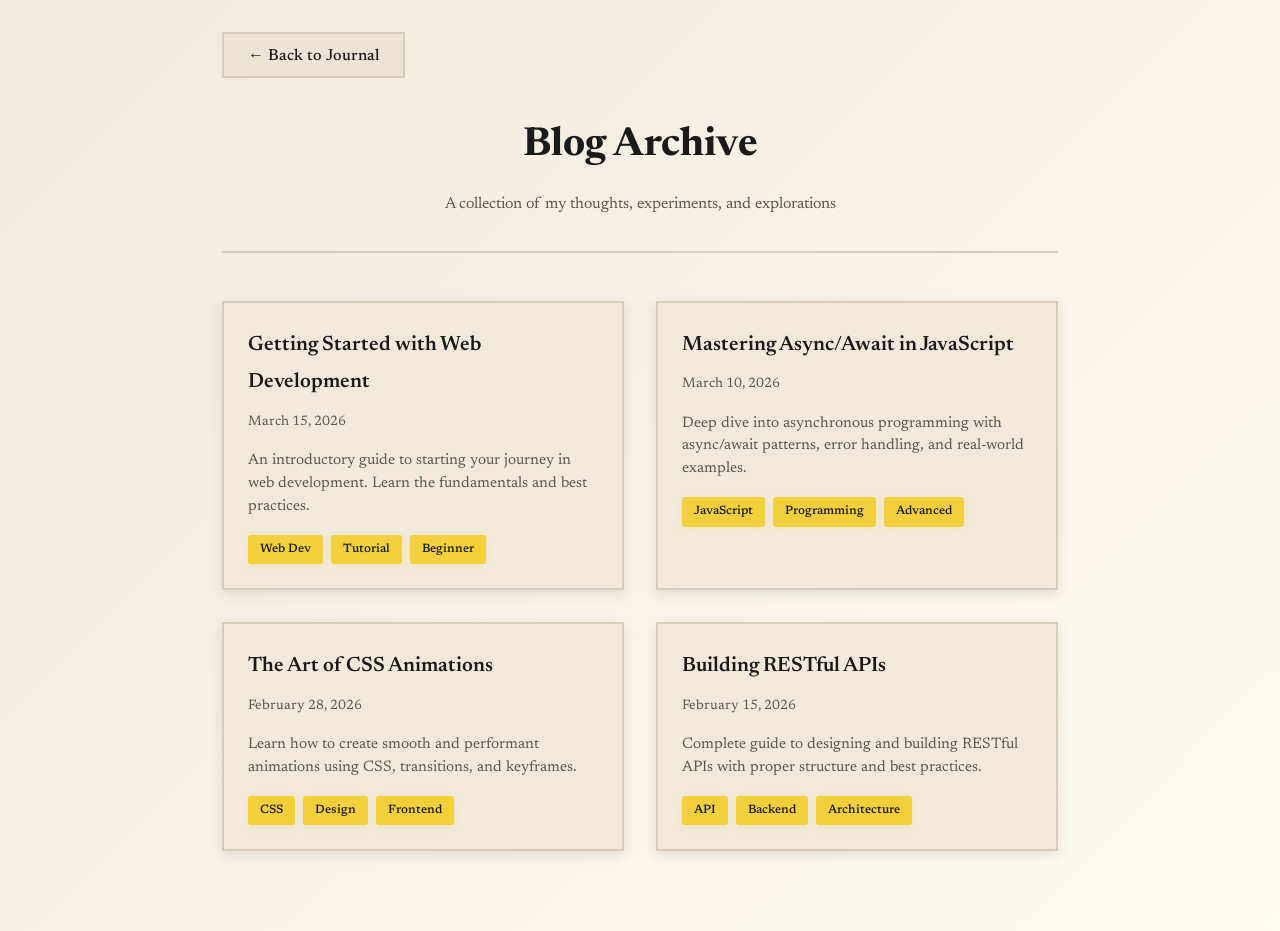
==== journalist_narrative/blogs/index.html @ 67f66a6a "feat: Implement optimized toolbox system with event delegation and error handling - Added toolbox-sy" ====
<!DOCTYPE html>
<html lang="en">
<head>
  <meta charset="UTF-8">
  <meta name="viewport" content="width=device-width, initial-scale=1.0">
  <title>Blog Archive - The Scribbler's Journal</title>
  <link rel="preconnect" href="https://fonts.googleapis.com">
  <link rel="preconnect" href="https://fonts.gstatic.com" crossorigin>
  <link href="https://fonts.googleapis.com/css2?family=Be+Vietnam+Pro:wght@400;500;600&family=Caveat:wght@400;600&family=Newsreader:opsz,wght@6..72,400;6..72,500;6..72,600;6..72,700&family=Orbitron:wght@500;700&family=Permanent+Marker&family=Press+Start+2P&family=Space+Grotesk:wght@400;500;600&display=swap" rel="stylesheet">
  <link rel="stylesheet" href="../styles.css">
  <link rel="stylesheet" href="blog-styles.css">
  <style>
    .blog-archive {
      padding: 2rem;
      max-width: 900px;
      margin: 0 auto;
    }

    .blog-header {
      text-align: center;
      margin-bottom: 3rem;
      padding-bottom: 2rem;
      border-bottom: 2px solid var(--line);
    }

    .blog-header h1 {
      font-size: 2.5rem;
      margin: 0;
      color: var(--ink);
      font-family: "Newsreader", serif;
    }

    .blog-header p {
      color: var(--ink-muted);
      margin-top: 0.5rem;
    }

    .blog-grid {
      display: grid;
      grid-template-columns: repeat(auto-fill, minmax(280px, 1fr));
      gap: 2rem;
      margin-bottom: 3rem;
    }

    .blog-card {
      background: var(--paper);
      border: 2px solid var(--line);
      padding: 1.5rem;
      cursor: pointer;
      transition: all 0.3s ease;
      box-shadow: 0 4px 12px rgba(31, 25, 20, 0.1);
      text-decoration: none;
      display: block;
      color: var(--ink);
    }

    .blog-card:hover {
      transform: translateY(-4px);
      box-shadow: var(--shadow);
      border-color: var(--oxblood);
    }

    .blog-card-title {
      font-size: 1.3rem;
      font-weight: 600;
      margin: 0 0 0.5rem 0;
      font-family: "Newsreader", serif;
    }

    .blog-card-date {
      font-size: 0.85rem;
      color: var(--ink-muted);
      margin-bottom: 1rem;
    }

    .blog-card-excerpt {
      font-size: 0.95rem;
      color: var(--ink-muted);
      line-height: 1.5;
      margin-bottom: 1rem;
    }

    .blog-card-tags {
      display: flex;
      flex-wrap: wrap;
      gap: 0.5rem;
    }

    .blog-tag {
      display: inline-block;
      background: var(--note);
      color: var(--ink);
      padding: 0.25rem 0.75rem;
      font-size: 0.75rem;
      border-radius: 3px;
      font-weight: 500;
    }

    .back-button {
      display: inline-block;
      margin-bottom: 2rem;
      padding: 0.75rem 1.5rem;
      background: var(--paper-soft);
      border: 2px solid var(--line);
      color: var(--ink);
      text-decoration: none;
      cursor: pointer;
      font-weight: 500;
      transition: all 0.3s ease;
      font-family: inherit;
      font-size: 1rem;
    }

    .back-button:hover {
      background: var(--paper-dark);
      border-color: var(--oxblood);
    }

    @media (max-width: 768px) {
      .blog-grid {
        grid-template-columns: 1fr;
      }

      .blog-header h1 {
        font-size: 1.8rem;
      }
    }
  </style>
</head>
<body>
  <div class="blog-archive">
    <button class="back-button" data-back-to-main>← Back to Journal</button>
    
    <div class="blog-header">
      <h1>Blog Archive</h1>
      <p>A collection of my thoughts, experiments, and explorations</p>
    </div>

    <div class="blog-grid" id="blogGrid">
      <!-- Blog cards will be dynamically inserted here -->
    </div>
  </div>

  <script src="blog-cursor.js"></script>
  <script>
    // Blog data structure
    const blogs = [
      {
        id: 'getting-started-web-dev',
        title: 'Getting Started with Web Development',
        date: 'March 15, 2026',
        excerpt: 'An introductory guide to starting your journey in web development. Learn the fundamentals and best practices.',
        tags: ['Web Dev', 'Tutorial', 'Beginner'],
        author: 'The Developer'
      },
      {
        id: 'javascript-async-await',
        title: 'Mastering Async/Await in JavaScript',
        date: 'March 10, 2026',
        excerpt: 'Deep dive into asynchronous programming with async/await patterns, error handling, and real-world examples.',
        tags: ['JavaScript', 'Programming', 'Advanced'],
        author: 'The Developer'
      },
      {
        id: 'css-animations-guide',
        title: 'The Art of CSS Animations',
        date: 'February 28, 2026',
        excerpt: 'Learn how to create smooth and performant animations using CSS, transitions, and keyframes.',
        tags: ['CSS', 'Design', 'Frontend'],
        author: 'The Developer'
      },
      {
        id: 'building-apis',
        title: 'Building RESTful APIs',
        date: 'February 15, 2026',
        excerpt: 'Complete guide to designing and building RESTful APIs with proper structure and best practices.',
        tags: ['API', 'Backend', 'Architecture'],
        author: 'The Developer'
      }
    ];

    // Initialize blog grid
    function initializeBlogGrid() {
      const blogGrid = document.getElementById('blogGrid');
      blogGrid.innerHTML = blogs.map(blog => `
        <a href="${blog.id}.html" class="blog-card" data-blog-id="${blog.id}">
          <h3 class="blog-card-title">${blog.title}</h3>
          <div class="blog-card-date">${blog.date}</div>
          <p class="blog-card-excerpt">${blog.excerpt}</p>
          <div class="blog-card-tags">
            ${blog.tags.map(tag => `<span class="blog-tag">${tag}</span>`).join('')}
          </div>
        </a>
      `).join('');
    }

    // Back button functionality
    document.querySelector('[data-back-to-main]').addEventListener('click', () => {
      window.location.href = '../index.html';
    });

    // Initialize on load
    document.addEventListener('DOMContentLoaded', initializeBlogGrid);
  </script>
</body>
</html>
---- journalist_narrative/styles.css ----
:root {
  --paper: #f1eadb;
  --paper-soft: #ece4d4;
  --paper-dark: #ddd4c4;
  --ink: #1a1a1a;
  --ink-muted: #5e5648;
  --oxblood: #c8362b;
  --oxblood-dark: #8f110b;
  --note: #f2d03b;
  --line: #d6ccba;
  --shadow: 0 18px 42px rgba(31, 25, 20, 0.16);
  --open-ms: 1280ms;
  --close-ms: 1120ms;
}

* {
  box-sizing: border-box;
}

html,
body {
  margin: 0;
  padding: 0;
}

body {
  min-height: 100vh;
  color: var(--ink);
  font-family: "Be Vietnam Pro", sans-serif;
  background: radial-gradient(circle at 20% 10%, #dad2c3 0%, #cec6b8 46%, #c8c0b3 100%);
}

@media (pointer: fine) {
  body,
  a,
  button,
  input,
  textarea,
  select {
    cursor: none;
  }
}

.page-cursor {
  position: fixed;
  top: 0;
  left: 0;
  z-index: 99999;
  width: 44px;
  height: 44px;
  pointer-events: none;
  opacity: 0;
  transform: translate3d(-100px, -100px, 0) scale(0.9);
  transition: opacity 160ms ease, transform 120ms ease;
  will-change: transform, opacity;
}

.page-cursor.is-visible {
  opacity: 1;
}

.page-cursor-dot {
  display: none;
}

.page-cursor-pencil {
  position: absolute;
  inset: 0;
  display: grid;
  place-items: center;
  color: var(--oxblood);
  opacity: 1;
  transform: scale(1) rotate(-14deg);
  transition: opacity 140ms ease, transform 140ms ease;
}

.page-cursor-pencil svg {
  width: 34px;
  height: 34px;
  display: block;
}

@media (pointer: coarse), (prefers-reduced-motion: reduce) {
  .page-cursor {
    display: none;
  }

  body,
  a,
  button,
  input,
  textarea,
  select {
    cursor: auto;
  }
}

.page-header-top {
  position: relative;
  z-index: 20;
  padding: 0.85rem 1rem 0.75rem;
  border-bottom: 2px solid var(--oxblood);
  background: linear-gradient(135deg, rgba(241, 234, 219, 0.98), rgba(236, 228, 212, 0.98));
  box-shadow: 0 4px 12px rgba(25, 20, 15, 0.08);
}

.header-container {
  display: grid;
  grid-template-columns: auto minmax(0, 1fr) auto;
  align-items: center;
  gap: 1rem;
  max-width: 1280px;
  margin: 0 auto;
}

.header-brand {
  display: inline-flex;
  align-items: center;
  gap: 0.55rem;
  white-space: nowrap;
}

.brand-label {
  color: var(--oxblood);
  font-family: "Space Grotesk", sans-serif;
  font-size: 0.92rem;
  font-weight: 700;
  letter-spacing: 0.12em;
  text-transform: uppercase;
}

.brand-divider {
  width: 1px;
  height: 22px;
  background: linear-gradient(180deg, transparent, var(--oxblood), transparent);
}

.header-credit {
  display: inline-flex;
  align-items: center;
  gap: 0.45rem;
  justify-self: end;
  white-space: nowrap;
}

.header-social {
  display: inline-flex;
  align-items: center;
  gap: 0.35rem;
  justify-self: end;
}

.social-link {
  position: relative;
  overflow: hidden;
  width: 28px;
  height: 28px;
  display: inline-flex;
  align-items: center;
  justify-content: center;
  border-radius: 999px;
  border: 1px solid rgba(200, 188, 168, 0.9);
  background: rgba(255, 255, 255, 0.3);
  color: var(--ink-muted);
  text-decoration: none;
  transition: transform 140ms ease, color 140ms ease, border-color 140ms ease, background 140ms ease;
}

.social-link::before {
  content: "";
  position: absolute;
  inset: 0;
  background: var(--oxblood);
  border-radius: 999px;
  transform: scaleX(0);
  transform-origin: right;
  transition: transform 180ms ease;
  z-index: 0;
}

.social-link svg {
  width: 14px;
  height: 14px;
  position: relative;
  z-index: 1;
  transition: transform 180ms ease, fill 180ms ease, stroke 180ms ease;
}

.social-link:hover,
.social-link:focus-visible {
  transform: translateY(-2px);
  color: var(--oxblood);
  border-color: var(--oxblood);
}

.social-link:hover::before,
.social-link:focus-visible::before {
  transform: scaleX(1);
  transform-origin: left;
}

.social-link:hover svg,
.social-link:focus-visible svg {
  transform: rotate(12deg) scale(1.12);
}

.social-link:hover,
.social-link:focus-visible {
  color: var(--paper);
}

.portfolio-link {
  width: auto;
  padding: 0 0.6rem;
  font-family: "Space Grotesk", sans-serif;
  font-size: 0.68rem;
}

.portfolio-link::before {
  display: none;
}

.portfolio-link:hover,
.portfolio-link:focus-visible {
  background: var(--oxblood);
  color: var(--paper);
}

.credit-text {
  font-family: "Press Start 2P", monospace;
  font-size: 0.42rem;
  letter-spacing: 0.11em;
  color: var(--ink-muted);
}

.credit-author {
  font-family: "Caveat", cursive;
  font-size: 1.8rem;
  line-height: 1;
  color: var(--oxblood);
}

.credit-note {
  font-family: "Caveat", cursive;
  font-size: 0.95rem;
  color: var(--ink-muted);
}

.credit-indicator {
  width: 6px;
  height: 6px;
  border-radius: 50%;
  background: var(--oxblood);
  display: inline-block;
}

@media (max-width: 900px) {
  .header-container {
    grid-template-columns: 1fr;
    justify-items: center;
    gap: 0.6rem;
  }

  .header-credit {
    justify-self: center;
  }

  .header-social {
    justify-self: center;
  }

  .tool-hero {
    grid-template-columns: 1fr;
  }
}

@media (max-width: 560px) {
  .page-header-top {
    padding-inline: 0.75rem;
  }

  .credit-author {
    font-size: 1.5rem;
  }

  .social-link {
    position: relative;
    overflow: hidden;
    width: 24px;
    height: 24px;
  }

  .social-link svg {
    width: 12px;
    height: 12px;
  }

  .portfolio-link {
    padding-inline: 0.5rem;
  }

  .toc-note {
    min-width: 64px;
    padding-inline: 0.6rem;
    font-size: 0.72rem;
  }

  .link-chip {
    flex: 1 1 calc(50% - 0.45rem);
  }
}

.desk-noise {
  position: fixed;
  inset: 0;
  pointer-events: none;
  background-image:
    radial-gradient(circle at 80% 12%, rgba(255, 255, 255, 0.25), transparent 35%),
    radial-gradient(circle at 4% 56%, rgba(0, 0, 0, 0.06), transparent 42%),
    url("data:image/svg+xml,%3Csvg xmlns='http://www.w3.org/2000/svg' width='180' height='180'%3E%3Cfilter id='n'%3E%3CfeTurbulence type='fractalNoise' baseFrequency='0.95' numOctaves='2' stitchTiles='stitch'/%3E%3C/filter%3E%3Crect width='180' height='180' filter='url(%23n)' opacity='.055'/%3E%3C/svg%3E");
  mix-blend-mode: multiply;
}

.journal-app {
  position: relative;
  z-index: 2;
  min-height: 100vh;
  perspective: 1800px;
  overflow: hidden;
}

.cover-view {
  min-height: 100vh;
  display: none;
  place-items: center;
  padding: 2rem;
  position: relative;
  z-index: 4;
}

.journal-app[data-state="cover"] .cover-view,
.journal-app[data-opening="true"] .cover-view,
.journal-app[data-state="book"][data-closing="true"] .cover-view {
  display: grid;
}

.cover-stage {
  position: relative;
  width: min(540px, 92vw);
  aspect-ratio: 0.78;
  transform-style: preserve-3d;
  transform-origin: left center;
  will-change: transform, filter;
  z-index: 5;
}

.book-top-watch {
  position: absolute;
  left: 50%;
  top: 20px;
  transform: translateX(-50%);
  min-width: clamp(224px, 42vw, 286px);
  text-align: center;
  padding: 0.9rem 1.2rem 0.8rem;
  border-radius: 10px;
  border: 1px solid #5c5f65;
  background:
    linear-gradient(180deg, rgba(255, 255, 255, 0.2), rgba(255, 255, 255, 0) 30%),
    radial-gradient(circle at 50% 0%, rgba(102, 223, 252, 0.16), transparent 58%),
    linear-gradient(180deg, #2c3138 0%, #191d23 100%);
  color: #dff8ff;
  font-family: "Orbitron", "Space Grotesk", sans-serif;
  font-weight: 700;
  font-size: 1.02rem;
  letter-spacing: 0.18em;
  text-shadow: 0 0 10px rgba(146, 235, 255, 0.45);
  box-shadow:
    inset 0 1px 0 rgba(255, 255, 255, 0.18),
    inset 0 -1px 0 rgba(0, 0, 0, 0.35),
    0 10px 18px rgba(14, 18, 24, 0.32);
  z-index: 7;
  pointer-events: none;
}

.book-top-watch::before,
.book-top-watch::after {
  content: "";
  position: absolute;
  top: 50%;
  width: 16px;
  height: 6px;
  border-radius: 999px;
  background:
    linear-gradient(180deg, #5f6772 0%, #3f4650 100%);
  border: 1px solid #444b56;
  transform: translateY(-50%);
}

.book-top-watch::before {
  left: -11px;
}

.book-top-watch::after {
  right: -11px;
}

.tool-hero {
  margin-top: 1.35rem;
  display: grid;
  grid-template-columns: minmax(0, 1.35fr) minmax(250px, 0.9fr);
  gap: 1.15rem;
  align-items: stretch;
  padding: 1rem;
  border: 1px solid #d9ccba;
  border-radius: 14px;
  background:
    linear-gradient(180deg, rgba(255, 255, 255, 0.28), rgba(255, 255, 255, 0.06)),
    radial-gradient(circle at top left, rgba(196, 146, 88, 0.14), transparent 52%),
    var(--paper);
  box-shadow: 0 10px 24px rgba(27, 21, 14, 0.08);
}

.tool-hero-copy {
  display: grid;
  align-content: start;
  gap: 0.65rem;
}

.tool-hero-kicker {
  margin: 0;
  font-family: "Caveat", cursive;
  font-size: 1.55rem;
  color: var(--oxblood);
}

.tool-hero-copy h3 {
  margin: 0;
  font-family: "Newsreader", serif;
  font-size: clamp(1.6rem, 2.6vw, 2.35rem);
  line-height: 1.08;
  position: relative;
  z-index: 1;
  transition: transform 180ms ease, fill 180ms ease, stroke 180ms ease;
  color: #1f1b16;
}

.tool-hero-text {
  margin: 0;
  color: #4f483d;
  line-height: 1.75;
}

.tool-hero-code {
  display: grid;
  gap: 0.45rem;
  padding: 0.85rem 0.9rem;
  border-radius: 10px;
  background: #201c16;

  color: #efe5d1;
  overflow: auto;
  box-shadow: inset 0 1px 0 rgba(255, 255, 255, 0.05);
}

.tool-hero-code code {
  font-family: "Space Grotesk", monospace;
  font-size: 0.86rem;
  white-space: nowrap;
}

.tool-hero-media {
  width: 100%;
  margin: 0;
  display: grid;
  align-content: center;
  gap: 0.6rem;
  transform: none;
}

.retro-desktop {
  position: relative;
  width: min(100%, 320px);
  margin: 0 auto;
  padding: 0.9rem;
  border-radius: 18px;
  background: linear-gradient(180deg, #d1c0a2 0%, #b79d72 100%);
  border: 1px solid #9f8861;
  box-shadow: 0 18px 28px rgba(22, 16, 10, 0.15);
}

.retro-desktop-screen {
  aspect-ratio: 4/3;
  border-radius: 12px;
  border: 1px solid #2f2418;
  background:
    radial-gradient(circle at 50% 38%, rgba(82, 202, 159, 0.36), transparent 18%),
    radial-gradient(circle at 40% 60%, rgba(61, 171, 255, 0.2), transparent 18%),
    linear-gradient(180deg, #121513 0%, #1f2521 48%, #121713 100%);
  overflow: hidden;
  display: grid;
  align-content: center;
  justify-items: center;
  gap: 0.35rem;
}

.retro-desktop-screen span {
  display: block;
  width: min(74%, 170px);
  height: 10px;
  border-radius: 999px;
  background: linear-gradient(90deg, #8bf0b4, #5bd2ff, #f7e86b);
  box-shadow: 0 0 14px rgba(98, 243, 193, 0.35);
  animation: scanPulse 2.2s ease-in-out infinite;
}

.retro-desktop-screen span:nth-child(2) { width: min(58%, 138px); animation-delay: 0.2s; }
.retro-desktop-screen span:nth-child(3) { width: min(66%, 152px); animation-delay: 0.4s; }
.retro-desktop-screen span:nth-child(4) { width: min(48%, 120px); animation-delay: 0.6s; }

.retro-desktop-base {
  width: 72%;
  height: 18px;
  margin: 0.75rem auto 0;
  border-radius: 999px;
  background: linear-gradient(180deg, #7f6640, #59492e);
  box-shadow: inset 0 1px 0 rgba(255, 255, 255, 0.22);
}

.toc-note {
  display: inline-flex;
  align-items: center;
  justify-content: center;
  min-width: 72px;
  padding: 0.34rem 0.7rem;
  border-radius: 999px;
  border: 1px solid #d6c6ae;
  background: linear-gradient(180deg, rgba(255, 255, 255, 0.6), rgba(243, 234, 219, 0.9));
  color: #7b6c57;
  font-family: "Space Grotesk", sans-serif;
  font-size: 0.78rem;
  letter-spacing: 0.08em;
  text-transform: uppercase;
  white-space: nowrap;
}

.link-strip {
  display: flex;
  flex-wrap: wrap;
  gap: 0.55rem;
  margin-top: 1rem;
  padding: 0.85rem 0.9rem;
  border: 1px solid var(--line);
  border-radius: 10px;
  background: linear-gradient(180deg, rgba(255, 255, 255, 0.24), rgba(255, 255, 255, 0.05)), var(--paper);
  box-shadow: 0 8px 18px rgba(25, 20, 15, 0.05);
}

.link-chip {
  display: inline-flex;
  align-items: center;
  justify-content: center;
  text-decoration: none;
  color: var(--ink-muted);
  background: #f8f3e8;
  border: 1px solid #d6cabb;
  border-radius: 999px;
  padding: 0.52rem 0.9rem;
  font-family: "Space Grotesk", sans-serif;
  font-size: 0.82rem;
  letter-spacing: 0.04em;
  white-space: nowrap;
  transition: transform 140ms ease, border-color 140ms ease, color 140ms ease, background 140ms ease;
}

.link-chip:hover,
.link-chip:focus-visible {
  transform: translateY(-2px);
  color: var(--oxblood);
  border-color: #c95a51;
  background: #fffdf8;
}

.cover-decor {
  position: absolute;
  inset: 0;
  pointer-events: none;
  z-index: 3;
  display: grid;
  grid-template-columns: minmax(150px, 1fr) min(540px, 92vw) minmax(150px, 1fr);
  column-gap: 1.6rem;
  row-gap: 0.6rem;
  align-items: start;
  padding: 1.1rem 2rem 1.5rem;
}

.decor-rail {
  display: grid;
  align-content: start;
  gap: 1.05rem;
  padding-top: 0.4rem;
}

.decor-left {
  grid-column: 1;
  justify-items: end;
  padding-right: 0.8rem;
}

.decor-right {
  grid-column: 3;
  justify-items: start;
  padding-left: 0.8rem;
}

.cover-sticky {
  position: absolute;
  --pin-color: #f3cb72;
  max-width: 210px;
  padding: 0.6rem 0.78rem;
  color: #2b2105;
  font-family: "Caveat", cursive;
  font-size: 1.55rem;
  line-height: 1.1;
  background: #f4d84f;
  box-shadow: 0 10px 18px rgba(28, 22, 14, 0.22);
}

.sticky-left {
  --pin-color: #f3cb72;
  left: clamp(30px, 4vw, 72px);
  top: clamp(62px, 11vh, 128px);
  transform: rotate(-3deg);
}

.sticky-right-note {
  --pin-color: #79cfff;
  right: clamp(30px, 4vw, 74px);
  top: clamp(70px, 12vh, 140px);
  transform: rotate(3deg);
}

.cover-coffee-frame {
  position: absolute;
  --pin-color: #ff8dbf;
  left: clamp(30px, 4vw, 80px);
  bottom: clamp(84px, 11vh, 132px);
  width: 176px;
  margin: 0;
  padding: 0.5rem 0.5rem 1rem;
  border: 1px solid #ddd4c4;
  background: #f9f8f5;
  box-shadow: 0 12px 22px rgba(24, 18, 12, 0.22);
  transform: rotate(-2deg);
}

.cover-coffee-gif {
  width: 100%;
  aspect-ratio: 1/1;
  object-fit: cover;
  border: 1px solid #cabfae;
  display: block;
}

.cover-coffee-frame figcaption {
  margin-top: 0.45rem;
  text-align: center;
  font-family: "Caveat", cursive;
  font-size: 1.45rem;
  color: #2b241c;
}

.cover-photo {
  position: absolute;
  --pin-color: #8ee59b;
  right: clamp(234px, 17vw, 338px);
  bottom: clamp(32px, 7vh, 74px);
  width: 176px;
  margin: 0;
  padding: 0.58rem 0.58rem 1.25rem;
  background: #f9f9f7;
  border: 1px solid #e0d9cd;
  box-shadow: 0 14px 24px rgba(20, 16, 11, 0.24);
  transform: rotate(-1deg);
}

.desk-frame {
  position: absolute;
  margin: 0;
  padding: 0.46rem 0.46rem 0.9rem;
  border: 1px solid #ded4c2;
  background: #f8f7f3;
  box-shadow: 0 10px 20px rgba(22, 16, 11, 0.2);
}

.desk-frame-media {
  width: 100%;
  aspect-ratio: 4/3;
  object-fit: cover;
  border: 1px solid #cec4b2;
  display: block;
}

.desk-frame figcaption {
  margin-top: 0.36rem;
  text-align: center;
  font-family: "Caveat", cursive;
  font-size: 1.35rem;
  color: #2a241b;
}

.game-frame {
  --pin-color: #73c4ff;
  right: clamp(30px, 4vw, 84px);
  bottom: clamp(30px, 6vh, 72px);
  width: 172px;
  transform: rotate(1deg);
}

.offline-frame {
  --pin-color: #ff9f9f;
  right: clamp(30px, 4vw, 84px);
  top: clamp(252px, 40vh, 376px);
  width: 172px;
  transform: rotate(-1.5deg);
}

.work-frame {
  --pin-color: #93e6a2;
  left: clamp(30px, 4vw, 84px);
  top: clamp(248px, 39vh, 370px);
  width: 178px;
  transform: rotate(1.2deg);
}

.offline-scene {
  position: relative;
  width: 100%;
  aspect-ratio: 4/3;
  border: 1px solid #cec4b2;
  background: #f4f0e6;
  overflow: hidden;
}

.offline-scene::before {
  content: "";
  position: absolute;
  left: -100%;
  right: -100%;
  bottom: 12px;
  height: 2px;
  background: repeating-linear-gradient(90deg, #7a7368 0 8px, transparent 8px 16px);
  animation: trackMove 1.2s linear infinite;
}

.offline-dino {
  position: absolute;
  left: 18%;
  bottom: 14px;
  width: 18px;
  height: 22px;
  background: #4f4a41;
  border-radius: 2px;
}

.offline-dino::before {
  content: "";
  position: absolute;
  right: -6px;
  top: 3px;
  width: 8px;
  height: 6px;
  background: #4f4a41;
}

.offline-cactus {
  position: absolute;
  right: -14px;
  bottom: 14px;
  width: 8px;
  height: 18px;
  background: #5f8c5b;
  border-radius: 2px;
  animation: cactusRun 1.2s linear infinite;
}

.dev-work-shot {
  display: grid;
  gap: 0.35rem;
  width: 100%;
  aspect-ratio: 4/3;
  border: 1px solid #cec4b2;
  background: linear-gradient(160deg, #1b2532 0%, #0f1722 100%);
  padding: 0.5rem;
}

.dev-work-shot span {
  height: 8px;
  border-radius: 999px;
  background: linear-gradient(90deg, #67d8ff, #8fffc2);
}

.dev-work-shot span:nth-child(1) {
  width: 76%;
}

.dev-work-shot span:nth-child(2) {
  width: 52%;
}

.dev-work-shot span:nth-child(3) {
  width: 84%;
}

.dev-work-shot span:nth-child(4) {
  width: 44%;
}

.cover-photo-shot {
  width: 100%;
  aspect-ratio: 1/1;
  border: 1px solid #cec4b1;
  background-image:
    linear-gradient(0deg, rgba(0, 0, 0, 0.22), rgba(0, 0, 0, 0.22)),
    radial-gradient(circle at 68% 26%, #d8b277 0, #5f432a 28%, #24180f 62%, #0f0c09 100%);
}

.cover-gif {
  width: 100%;
  aspect-ratio: 1/1;
  border: 1px solid #cec4b1;
  object-fit: cover;
  display: block;
}

.cover-photo figcaption {
  margin-top: 0.46rem;
  text-align: center;
  font-family: "Caveat", cursive;
  font-size: 1.65rem;
  color: #25201a;
}

.cover-tape {
  position: absolute;
  left: clamp(38px, 5vw, 94px);
  bottom: clamp(28px, 5vh, 54px);
  padding: 0.44rem 0.62rem;
  border: 1px solid #bcb09a;
  background: #e6dfd1;
  color: #5c5346;
  font-family: "Space Grotesk", sans-serif;
  font-size: 0.64rem;
  letter-spacing: 0.08em;
  transform: rotate(-1deg);
}

.cover-seal {
  position: absolute;
  right: 20px;
  top: 18px;
  width: 82px;
  height: 82px;
  border-radius: 50%;
  border: 2px solid #d8b063;
  background:
    radial-gradient(circle at 34% 28%, #ffe7a7, #d9a54e 55%, #9e6d2b 100%);
  color: #4a2a07;
  font-family: "Space Grotesk", sans-serif;
  font-size: 0.58rem;
  font-weight: 600;
  letter-spacing: 0.09em;
  display: grid;
  place-items: center;
  text-align: center;
  transform: rotate(10deg);
  box-shadow: 0 8px 16px rgba(0, 0, 0, 0.22);
  z-index: 4;
  pointer-events: none;
}

.cover-terminal {
  position: absolute;
  left: clamp(40px, 6vw, 104px);
  top: clamp(188px, 30vh, 280px);
  padding: 0.5rem 0.7rem;
  border: 1px solid #4a5b49;
  background: #17231b;
  color: #97e8a4;
  font-family: "Space Grotesk", sans-serif;
  font-size: 0.72rem;
  letter-spacing: 0.04em;
  box-shadow: 0 10px 16px rgba(12, 18, 13, 0.35);
  transform: rotate(-1deg);
}

.cover-lamp {
  display: none;
}

.cover-pinboard {
  position: absolute;
  --pin-color: #c6a6ff;
  right: clamp(242px, 18vw, 346px);
  top: clamp(96px, 16vh, 182px);
  padding: 0.62rem 0.82rem;
  border: 1px solid #c9b890;
  background: #efe0ba;
  color: #584422;
  font-family: "Permanent Marker", cursive;
  font-size: 1.35rem;
  line-height: 1.05;
  transform: rotate(1deg);
  box-shadow: 0 8px 14px rgba(50, 40, 18, 0.2);
}

.cover-sticky::before,
.cover-sticky::after {
  content: "";
  position: absolute;
  left: 50%;
  border-radius: 50%;
  transform: translateX(-50%);
}

.cover-sticky::before {
  top: -10px;
  width: 14px;
  height: 14px;
  border: 1px solid rgba(101, 78, 42, 0.72);
  background:
    radial-gradient(circle at 34% 30%, #fffdf1 0 30%, var(--pin-color) 55%, rgba(103, 74, 31, 0.95) 88%, #5c4522 100%);
  box-shadow:
    0 0 0 2px rgba(255, 227, 168, 0.18),
    0 3px 8px rgba(59, 38, 12, 0.2);
}

.cover-sticky::after,
 .cover-sticky::after {
  top: -5px;
  width: 4px;
  height: 4px;
  background: #fffef8;
  box-shadow: 0 0 6px rgba(255, 249, 225, 0.72);
}

.frame-hang {
  position: relative;
}

.frame-hang::before {
  content: "";
  position: absolute;
  left: 50%;
  top: -18px;
  width: 2px;
  height: 14px;
  background: linear-gradient(180deg, rgba(95, 86, 70, 0.7), rgba(255, 255, 255, 0));
  transform: translateX(-50%);
}

.frame-hang::after {
  content: "";
  position: absolute;
  left: 50%;
  top: -28px;
  width: 12px;
  height: 12px;
  border-radius: 50%;
  border: 1px solid rgba(101, 78, 42, 0.72);
  background:
    radial-gradient(circle at 34% 30%, #fffdf1 0 30%, var(--pin-color) 55%, rgba(103, 74, 31, 0.95) 88%, #5c4522 100%);
  box-shadow:
    0 0 0 2px rgba(255, 227, 168, 0.18),
    0 3px 8px rgba(59, 38, 12, 0.2);
  transform: translateX(-50%);
}

@keyframes cactusRun {
  from {
    right: -14px;
  }
  to {
    right: calc(100% + 14px);
  }
}

@keyframes trackMove {
  from {
    transform: translateX(0);
  }
  to {
    transform: translateX(16px);
  }
}

.cover-keycaps {
  position: absolute;
  left: clamp(42px, 6vw, 110px);
  top: clamp(134px, 21vh, 212px);
  padding: 0.36rem 0.52rem;
  border: 1px solid #9c9382;
  background: #ddd4c6;
  color: #40372e;
  font-family: "Space Grotesk", sans-serif;
  font-size: 0.63rem;
  letter-spacing: 0.11em;
  word-spacing: 0.28em;
  box-shadow: 0 6px 12px rgba(40, 32, 24, 0.16);
  transform: rotate(-1deg);
}

/* Wall gallery layout: keep decor in side rails and off the book */
.cover-decor .cover-sticky,
.cover-decor .cover-coffee-frame,
.cover-decor .cover-photo,
.cover-decor .desk-frame,
.cover-decor .cover-terminal,
.cover-decor .cover-pinboard,
.cover-decor .cover-keycaps,
.cover-decor .cover-tape {
  position: relative;
  left: auto;
  right: auto;
  top: auto;
  bottom: auto;
  margin: 0;
}

.cover-decor .cover-sticky {
  max-width: 190px;
}

.cover-decor .cover-coffee-frame,
.cover-decor .cover-photo,
.cover-decor .desk-frame,
.cover-decor .cover-pinboard {
  width: clamp(150px, 18vw, 190px);
}

.decor-left .sticky-left {
  justify-self: end;
  margin-right: 6px;
  transform: rotate(-2deg);
}

.decor-left .work-frame {
  justify-self: end;
  transform: rotate(-2.2deg);
}

.decor-left .cover-coffee-frame {
  justify-self: end;
  transform: rotate(1.6deg);
}

.decor-left .cover-terminal {
  justify-self: end;
  transform: rotate(-1deg);
}

.decor-left .cover-keycaps {
  justify-self: end;
  transform: rotate(1deg);
}

.decor-left .cover-tape {
  justify-self: end;
  transform: rotate(-1.2deg);
}

.decor-right .sticky-right-note {
  justify-self: start;
  margin-left: 6px;
  transform: rotate(2deg);
}

.decor-right .cover-pinboard {
  justify-self: start;
  transform: rotate(-1.4deg);
}

.decor-right .offline-frame {
  justify-self: start;
  transform: rotate(1.8deg);
}

.decor-right .cover-photo {
  justify-self: start;
  margin-top: -1.2rem;
  padding-bottom: 1.35rem;
  transform: rotate(-1.2deg);
}

.decor-right .cover-photo figcaption {
  font-size: 1.5rem;
}

.decor-right .game-frame {
  justify-self: start;
  margin-top: 0.9rem;
  transform: rotate(2.2deg);
}

/* Stagger items so they don't line up in a single column */
.decor-left > :nth-child(1) {
  margin-top: 0;
  justify-self: end;
}

.decor-left > :nth-child(2) {
  margin-top: 0.4rem;
  justify-self: center;
}

.decor-left > :nth-child(3) {
  margin-top: 0.9rem;
  justify-self: end;
}

.decor-left > :nth-child(4) {
  margin-top: 0.6rem;
  justify-self: start;
}

.decor-left > :nth-child(5) {
  margin-top: 0.2rem;
  justify-self: end;
}

.decor-left > :nth-child(6) {
  margin-top: 0.5rem;
  justify-self: center;
}

.decor-right > :nth-child(1) {
  margin-top: 0;
  justify-self: start;
}

.decor-right > :nth-child(2) {
  margin-top: 0.6rem;
  justify-self: center;
}

.decor-right > :nth-child(3) {
  margin-top: 0.8rem;
  justify-self: start;
}

.decor-right > :nth-child(4) {
  margin-top: 0.5rem;
  justify-self: end;
}

.decor-right > :nth-child(5) {
  margin-top: 0.7rem;
  justify-self: start;
}

@media (max-width: 1280px) {
  .decor-left .work-frame {
    display: none;
  }

  .decor-right .game-frame {
    width: 150px;
    margin-top: 0.55rem;
  }
}

.book-stack {
  position: absolute;
  inset: 6px 2px 6px 34px;
  border-radius: 0.18rem;
  background: linear-gradient(180deg, #efe8d9, #e3dbc9);
  box-shadow:
    inset -1px 0 0 #d6ccb9,
    inset -6px 0 10px rgba(76, 63, 52, 0.12),
    0 14px 24px rgba(25, 20, 14, 0.15);
  transform: translateZ(-3px);
  overflow: hidden;
}

.book-stack span {
  position: absolute;
  left: 0;
  right: 0;
  height: 1px;
  background: rgba(158, 143, 121, 0.45);
}

.book-stack span:nth-child(1) {
  top: 26%;
}

.book-stack span:nth-child(2) {
  top: 52%;
}

.book-stack span:nth-child(3) {
  top: 76%;
}

.book-cover {
  width: 100%;
  height: 100%;
  position: relative;
  border-radius: 0.2rem;
  box-shadow: var(--shadow);
  overflow: hidden;
  transform-origin: left center;
  transform-style: preserve-3d;
  backface-visibility: hidden;
  background:
    linear-gradient(170deg, rgba(255, 255, 255, 0.09), transparent 45%),
    radial-gradient(circle at 20% 30%, rgba(255, 255, 255, 0.09), transparent 44%),
    linear-gradient(110deg, #a90f0d 0%, #be1915 36%, #a90e0c 100%);
}

.book-cover::before {
  content: "";
  position: absolute;
  inset: 0;
  background: url("data:image/svg+xml,%3Csvg xmlns='http://www.w3.org/2000/svg' width='220' height='220'%3E%3Cfilter id='n'%3E%3CfeTurbulence type='fractalNoise' baseFrequency='0.8' numOctaves='2' stitchTiles='stitch'/%3E%3C/filter%3E%3Crect width='220' height='220' filter='url(%23n)' opacity='.05'/%3E%3C/svg%3E");
}

.book-cover::after {
  content: "";
  position: absolute;
  inset: 0;
  background:
    linear-gradient(90deg, rgba(78, 62, 48, 0.18), rgba(255, 246, 233, 0.76) 10%, rgba(247, 238, 224, 0.98) 40%),
    repeating-linear-gradient(180deg, rgba(198, 183, 161, 0.28), rgba(198, 183, 161, 0.28) 1px, transparent 1px, transparent 24px);
  transform: rotateY(180deg);
  backface-visibility: hidden;
}

.book-spine {
  position: absolute;
  left: 0;
  top: 0;
  width: 34px;
  height: 100%;
  background:
    linear-gradient(90deg, rgba(0, 0, 0, 0.26), rgba(0, 0, 0, 0.08) 52%, transparent),
    linear-gradient(180deg, rgba(255, 255, 255, 0.12), transparent);
}

.cover-inner {
  position: relative;
  z-index: 3;
  height: 100%;
  color: #f8e8d8;
  display: grid;
  justify-items: center;
  grid-template-rows: 1fr auto auto auto auto auto 1fr;
  padding: 4.2rem 2rem 1.2rem;
  text-align: center;
}

.cover-inner h1 {
  margin: 0.6rem 0;
  font-family: "Newsreader", serif;
  letter-spacing: 0.05em;
  font-weight: 700;
  line-height: 0.96;
  font-size: clamp(2.2rem, 5.8vw, 3.7rem);
}

.rule {
  width: 58%;
  height: 1px;
  background: rgba(241, 225, 208, 0.7);
  position: relative;
}

.rule::before,
.rule::after {
  content: "";
  width: 7px;
  height: 7px;
  border-radius: 50%;
  background: #82100b;
  border: 1px solid #b56e5f;
  position: absolute;
  top: -4px;
}

.rule::before {
  left: -2px;
}

.rule::after {
  right: -2px;
}

.cover-note {
  font-family: "Caveat", cursive;
  font-size: 2rem;
  margin: 1.1rem 0 0.6rem;
  line-height: 1;
}

.open-book-btn {
  margin-top: 1.6rem;
  border: 1.4px solid #9f1a14;
  background: #efe7dc;
  color: #951b13;
  padding: 0.85rem 2.1rem;
  font-family: "Space Grotesk", sans-serif;
  text-transform: uppercase;
  letter-spacing: 0.09em;
  font-weight: 600;
  cursor: pointer;
  transition: transform 220ms ease, box-shadow 220ms ease;
}

.open-book-btn:hover,
.open-book-btn:focus-visible {
  transform: translateY(-2px);
  box-shadow: 0 8px 20px rgba(0, 0, 0, 0.22);
}

.edition,
.est {
  margin: 0;
  font-family: "Space Grotesk", sans-serif;
  letter-spacing: 0.12em;
  text-transform: uppercase;
  font-size: 0.72rem;
  color: rgba(241, 225, 208, 0.73);
}

.est {
  align-self: end;
  justify-self: end;
}

.book-view {
  display: none;
  position: relative;
  z-index: 2;
  isolation: isolate;
  min-height: 100vh;
  grid-template-columns: clamp(220px, 18vw, 260px) minmax(0, 1fr);
  opacity: 1;
  transform: translateX(0) scale(1);
  transform-origin: left center;
  clip-path: inset(0 0 0 0);
  overflow: hidden;
  will-change: opacity, transform, clip-path;
}

.journal-app[data-opening="true"] .book-view {
  display: none;
  pointer-events: none;
}

.journal-app[data-opening="true"] .cover-view {
  position: fixed;
  inset: 0;
  z-index: 8;
  pointer-events: none;
}

.journal-app[data-opening="true"] .book-cover {
  animation: openCover var(--open-ms) cubic-bezier(0.16, 0.86, 0.22, 1) forwards;
}

.journal-app[data-opening="true"] .book-stack {
  animation: stackLift var(--open-ms) cubic-bezier(0.16, 0.86, 0.22, 1) forwards;
}

.journal-app[data-opening="true"] .cover-stage {
  animation: stageDriftOpen var(--open-ms) cubic-bezier(0.16, 0.86, 0.22, 1) forwards;
}

.journal-app[data-state="book"][data-closing="true"] .cover-view {
  display: grid;
  position: fixed;
  inset: 0;
  z-index: 8;
  background: radial-gradient(circle at 20% 10%, #dad2c3 0%, #cec6b8 46%, #c8c0b3 100%);
  pointer-events: none;
  opacity: 0;
  animation: revealCoverLayer 260ms ease-out forwards;
}

.journal-app[data-state="book"][data-closing="true"] .book-cover {
  opacity: 0.98;
  animation: closeCover var(--close-ms) cubic-bezier(0.22, 0.88, 0.24, 1) forwards;
}

.journal-app[data-state="book"][data-closing="true"] .book-stack {
  animation: stackSettle var(--close-ms) cubic-bezier(0.22, 0.88, 0.24, 1) forwards;
}

.journal-app[data-state="book"][data-closing="true"] .cover-stage {
  animation: stageDriftClose var(--close-ms) cubic-bezier(0.22, 0.88, 0.24, 1) forwards;
}

.journal-app[data-state="book"][data-closing="true"] .book-view {
  display: grid;
  animation: hideBook var(--close-ms) cubic-bezier(0.2, 0.84, 0.24, 1) forwards;
  pointer-events: none;
}

.journal-app[data-state="book"] .cover-view {
  display: none;
}

.journal-app[data-state="book"][data-closing="false"] .cover-view {
  display: none !important;
}

.journal-app[data-state="book"]:not([data-closing="true"]) .book-view {
  display: grid;
  opacity: 0;
  transform: translateX(14px) scale(0.994);
  clip-path: inset(0 0 0 0);
  animation: revealBook 260ms cubic-bezier(0.16, 0.92, 0.22, 1) forwards;
  pointer-events: auto;
}

.sidebar {
  background: #d7d0c2;
  border-right: 1px solid #d1c5b0;
  padding: 1.85rem 1rem 1.2rem;
  display: grid;
  grid-template-rows: auto auto minmax(0, 1fr) auto;
  gap: 0.7rem;
  align-content: start;
}

.back-cover {
  border: 1px solid #bcae97;
  background: #e6e0d3;
  color: #5f5648;
  font-family: "Space Grotesk", sans-serif;
  font-size: 0.72rem;
  letter-spacing: 0.07em;
  text-transform: uppercase;
  padding: 0.5rem 0.6rem;
  justify-self: stretch;
  width: 100%;
  cursor: pointer;
  transition: border-color 180ms ease, color 180ms ease, transform 180ms ease;
}

.back-cover:hover,
.back-cover:focus-visible {
  border-color: #c43a30;
  color: #9e1b13;
  transform: translateX(-1px);
}

.brand-block {
  margin-bottom: 1rem;
  display: grid;
  gap: 0.45rem;
}

.brand-name {
  margin: 0;
  color: #bb1f16;
  font-family: "Newsreader", serif;
  font-style: italic;
  font-size: 1.45rem;
  line-height: 1.18;
  overflow-wrap: anywhere;
}

.brand-vol {
  margin: 0;
  color: #726b5d;
  font-size: 0.83rem;
  font-family: "Space Grotesk", sans-serif;
}

.book-nav {
  display: grid;
  gap: 0.35rem;
  align-content: start;
  min-height: 0;
  overflow: auto;
  padding-right: 0.2rem;
}

.nav-item {
  border: 0;
  background: transparent;
  text-align: left;
  color: #5e574b;
  font-family: "Be Vietnam Pro", sans-serif;
  padding: 0.82rem 0.35rem;
  font-size: 0.95rem;
  cursor: pointer;
  position: relative;
  border-radius: 12px;
  transition: background 180ms ease, box-shadow 180ms ease, transform 180ms ease, color 180ms ease;
}

.nav-item::before {
  content: "";
  width: 9px;
  height: 9px;
  border-radius: 2px;
  border: 1px solid #938979;
  display: inline-block;
  margin-right: 0.6rem;
  vertical-align: middle;
}

.nav-item.is-active {
  color: #b61f17;
  font-weight: 500;
}

.nav-item.is-active::after {
  content: "";
  position: absolute;
  right: 0;
  top: 8px;
  bottom: 8px;
  width: 2px;
  background: #d22a20;
}

.nav-item:hover,
.nav-item:focus-visible {
  background: linear-gradient(180deg, rgba(255, 255, 255, 0.24), rgba(255, 255, 255, 0.1)), rgba(200, 54, 43, 0.08);
  box-shadow:
    0 0 0 1px rgba(200, 54, 43, 0.16),
    0 10px 24px rgba(200, 54, 43, 0.12),
    inset 0 0 0 1px rgba(255, 255, 255, 0.28);
  transform: translateX(2px);
  color: #9d1f18;
}

.nav-item:first-child:hover,
.nav-item:first-child:focus-visible {
  background: linear-gradient(180deg, rgba(255, 255, 255, 0.32), rgba(255, 255, 255, 0.14)), rgba(200, 54, 43, 0.12);
  box-shadow:
    0 0 0 1px rgba(200, 54, 43, 0.24),
    0 0 20px rgba(200, 54, 43, 0.18),
    0 12px 28px rgba(200, 54, 43, 0.14),
    inset 0 0 0 1px rgba(255, 255, 255, 0.38);
}

.nav-item:hover::before,
.nav-item:focus-visible::before {
  border-color: #c54a40;
  box-shadow: 0 0 12px rgba(200, 54, 43, 0.22);
}

.new-entry {
  border: 1.4px solid #ba443d;
  background: #e9e5dc;
  color: #b22016;
  font-family: "Space Grotesk", sans-serif;
  text-transform: none;
  padding: 0.68rem 0.8rem;
  cursor: pointer;
  width: 100%;
}

@media (max-width: 640px) {
  .book-view {
    grid-template-columns: 1fr;
  }
}

.spread-wrap {
  position: relative;
  padding: 2rem;
}

.spread-page {
  display: none;
  position: absolute;
  inset: 2rem;
  background: #eee7d8;
  border: 1px solid #ddd2bf;
  box-shadow: inset 0 1px 0 rgba(255, 255, 255, 0.55), 0 8px 26px rgba(26, 22, 16, 0.08);
  padding: clamp(1.5rem, 3vw, 2.4rem);
  overflow: auto;
  opacity: 0;
  visibility: hidden;
  z-index: 0;
  pointer-events: none;
  transform: translateX(18px);
  transition: opacity 320ms ease, transform 430ms cubic-bezier(0.2, 0.95, 0.18, 1);
}

.spread-page[hidden] {
  display: none !important;
  opacity: 0 !important;
  visibility: hidden !important;
  pointer-events: none !important;
  z-index: 0 !important;
}

.spread-page.is-active {
  display: block;
  opacity: 1;
  visibility: visible;
  z-index: 2;
  pointer-events: auto;
  transform: translateX(0);
}

.spread-page.exit-left,
.spread-page.enter-right {
  display: block;
  visibility: visible;
}

.spread-page.exit-left {
  z-index: 1;
  transform: translateX(-20px);
  opacity: 0;
}

.spread-page.enter-right {
  z-index: 3;
  transform: translateX(20px);
}

.page-header h2 {
  margin: 0;
  font-size: clamp(2.25rem, 3.8vw, 3.5rem);
  font-family: "Newsreader", serif;
  font-weight: 700;
  color: #1d1a13;
}

.page-header p {
  margin: 0.65rem 0 0;
  font-family: "Caveat", cursive;
  color: #3f3a2f;
  font-size: 1.95rem;
}

.page-header.center {
  text-align: center;
}

.page-divider {
  width: 120px;
  margin: 0.7rem auto 0;
  border-bottom: 2px solid #b9ab96;
}

.toc-list {
  list-style: none;
  margin: 2.4rem 0 0;
  padding: 0;
  max-width: 660px;
}

.toc-list li {
  position: relative;
  overflow: hidden;
  display: grid;
  grid-template-columns: auto 1fr auto;
  align-items: center;
  gap: 1rem;
  padding: 0.7rem 0.85rem;
  margin: 0 -0.1rem;
  border-bottom: 1px dotted #d8cdb9;
  border-radius: 14px;
  background: transparent;
  transition: background 180ms ease, box-shadow 180ms ease, transform 180ms ease, border-color 180ms ease;
}

.toc-list li::before {
  content: "";
  position: absolute;
  inset: 0;
  border-radius: inherit;
  background: linear-gradient(180deg, rgba(255, 255, 255, 0.22), rgba(255, 255, 255, 0.04)), rgba(200, 54, 43, 0.06);
  box-shadow:
    inset 0 0 0 1px rgba(255, 255, 255, 0.18),
    0 0 0 1px rgba(200, 54, 43, 0.1),
    0 0 0 0 rgba(200, 54, 43, 0);
  opacity: 0;
  transition: opacity 180ms ease, box-shadow 180ms ease, background 180ms ease;
  pointer-events: none;
}

.toc-list li:hover,
.toc-list li:focus-within {
  background: linear-gradient(180deg, rgba(255, 255, 255, 0.26), rgba(255, 255, 255, 0.12)), rgba(200, 54, 43, 0.08);
  box-shadow:
    0 0 0 1px rgba(200, 54, 43, 0.16),
    0 10px 26px rgba(200, 54, 43, 0.12),
    inset 0 0 0 1px rgba(255, 255, 255, 0.34);
  transform: translateX(2px);
  border-color: rgba(200, 54, 43, 0.26);
}

.toc-list li:hover::before,
.toc-list li:focus-within::before {
  opacity: 1;
  box-shadow:
    inset 0 0 0 1px rgba(255, 255, 255, 0.32),
    0 0 0 1px rgba(200, 54, 43, 0.18),
    0 0 26px rgba(200, 54, 43, 0.18);
}

.toc-list li:first-child:hover,
.toc-list li:first-child:focus-within {
  background: linear-gradient(180deg, rgba(255, 255, 255, 0.34), rgba(255, 255, 255, 0.16)), rgba(200, 54, 43, 0.12);
  box-shadow:
    0 0 0 1px rgba(200, 54, 43, 0.24),
    0 0 20px rgba(200, 54, 43, 0.16),
    0 12px 28px rgba(200, 54, 43, 0.14),
    inset 0 0 0 1px rgba(255, 255, 255, 0.42);
}

.toc-list li:first-child:hover::before,
.toc-list li:first-child:focus-within::before {
  opacity: 1;
  box-shadow:
    inset 0 0 0 1px rgba(255, 255, 255, 0.42),
    0 0 0 1px rgba(200, 54, 43, 0.24),
    0 0 30px rgba(200, 54, 43, 0.22);
}

.toc-list .seq,
.toc-list .pg {
  color: #4e473d;
  font-size: 0.96rem;
  font-family: "Space Grotesk", sans-serif;
}

.toc-list button {
  border: 0;
  background: transparent;
  text-align: left;
  font-family: "Newsreader", serif;
  font-size: clamp(2rem, 3.2vw, 3rem);
  color: #191711;
  cursor: pointer;
}

.toc-list li:hover button,
.toc-list li:focus-within button {
  color: #9d1f18;
  text-shadow: 0 0 12px rgba(200, 54, 43, 0.22);
}

.sticky {
  position: relative;
  display: block;
  width: fit-content;
  max-width: min(100%, 520px);
  margin-top: 1rem;
  margin-left: auto;
  background: var(--note);
  color: #2c2202;
  padding: 0.8rem 1rem;
  font-family: "Caveat", cursive;
  font-size: 1.95rem;
  box-shadow: 0 6px 12px rgba(34, 30, 18, 0.15);
}

.sticky-top {
  transform: rotate(3deg);
}

.sticky-right {
  transform: rotate(3deg);
}

.sticky-angle {
  transform: rotate(4deg);
}

.polaroid {
  background: #f9f9f8;
  border: 1px solid #e4dfd7;
  padding: 0.62rem 0.62rem 1.55rem;
  box-shadow: 0 8px 16px rgba(28, 22, 16, 0.14);
  margin: 0;
}

.polaroid-side {
  position: relative;
  width: clamp(170px, 23vw, 250px);
  margin: 1.1rem 0 0 auto;
  transform: rotate(-2.8deg);
}

.polaroid figcaption {
  margin-top: 0.55rem;
  text-align: center;
  font-family: "Caveat", cursive;
  font-size: 1.9rem;
  color: #27231c;
}

.shot {
  background-color: #242220;
  aspect-ratio: 4/3;
  width: 100%;
  border: 1px solid #cbc3b3;
}

.shot.typewriter {
  background-image:
    linear-gradient(0deg, rgba(0, 0, 0, 0.15), rgba(0, 0, 0, 0.15)),
    radial-gradient(circle at 65% 25%, #d5aa6f 0%, #342820 42%, #171411 100%);
}

.archive-grid {
  margin-top: 1.3rem;
  display: grid;
  grid-template-columns: repeat(2, minmax(0, 1fr));
  gap: 1.2rem;
}

.archive-grid .tall {
  grid-row: span 2;
}

.shot.orb {
  background-image: radial-gradient(circle at 50% 50%, #617c94 0 15%, #2f3f52 16% 25%, #17202a 45%, #0e1115 80%);
}

.shot.globe {
  background-image: radial-gradient(circle at 45% 42%, #7db2cb 0 16%, #49687d 24%, #1e2f3d 62%, #131a21 100%);
}

.shot.device {
  background-image: linear-gradient(145deg, #0f1419, #253746 35%, #10161c);
}

.shot.portrait {
  aspect-ratio: 3/4;
  background-image: radial-gradient(circle at 53% 42%, #234664 0 14%, #153043 23%, #0f2132 56%, #0a1622 100%);
}

.label-row {
  position: relative;
  display: flex;
  flex-wrap: wrap;
  gap: 0.5rem;
  max-width: 100%;
  margin-top: 1rem;
}

.tiny-note {
  font-family: "Be Vietnam Pro", sans-serif;
  font-size: 0.9rem;
  border: 1px solid #d9d0be;
  padding: 0.45rem 0.58rem;
  box-shadow: 0 3px 6px rgba(36, 30, 21, 0.09);
}

.tiny-note.yellow {
  background: #f4d84f;
}

.tiny-note.gray {
  background: #dddcd7;
}

.marginalia-columns {
  display: grid;
  grid-template-columns: 1.1fr 0.95fr;
  min-height: calc(100% - 0.4rem);
}

.left-page,
.right-page {
  padding: 0.35rem 1rem 0.6rem;
}

.left-page {
  border-right: 1px solid #ddd3c1;
}

.page-header .date {
  font-family: "Space Grotesk", sans-serif;
  font-size: 0.84rem;
  margin-top: 0.2rem;
}

.bio-layout {
  margin-top: 1rem;
  display: grid;
  grid-template-columns: 1fr 160px;
  gap: 1rem;
}

.bio-text p {
  margin: 0;
  line-height: 1.82;
  color: #2d291f;
  border-top: 1px solid #e2d8c7;
  padding: 0.8rem 0;
}

.polaroid.author {
  transform: rotate(1.5deg);
}

.shot.author {
  background-image:
    linear-gradient(0deg, rgba(0, 0, 0, 0.24), rgba(0, 0, 0, 0.24)),
    radial-gradient(circle at 50% 20%, #b8b8b8 0 15%, #6f6f6f 33%, #2b2b2b 80%);
}

.stamp-box {
  margin-top: 1.15rem;
  display: inline-block;
  color: #b22519;
  border: 2px solid #ce4d40;
  padding: 0.6rem 0.8rem;
  transform: rotate(-1.8deg);
  font-family: "Space Grotesk", sans-serif;
  font-size: 0.73rem;
  text-transform: uppercase;
}

.tool-grid {
  display: grid;
  grid-template-columns: repeat(4, minmax(0, 1fr));
  gap: 0.6rem;
  margin-top: 1.4rem;
  border-top: 1px solid #d6cab8;
  padding-top: 1rem;
}

.tool {
  border: 1px solid #cfb9aa;
  background: rgba(255, 255, 255, 0.33);
  min-height: 84px;
  padding: 0.4rem;
  display: grid;
  align-content: space-between;
}

.tool small {
  font-family: "Space Grotesk", sans-serif;
  font-size: 0.62rem;
  color: #6f6759;
}

.tool strong {
  font-family: "Newsreader", serif;
  color: #c02e22;
  font-size: 1.85rem;
}

.tool span {
  font-family: "Space Grotesk", sans-serif;
  font-size: 0.58rem;
  color: #524a3d;
}

.tool.hot {
  border-width: 2px;
}

.tool.muted {
  opacity: 0.5;
}

.scribble {
  margin-top: 1.3rem;
  border-top: 1px solid #ddd3c2;
  padding-top: 0.8rem;
  font-family: "Caveat", cursive;
  font-size: 1.95rem;
  color: #5c5548;
}

.colophon-grid {
  margin-top: 1.4rem;
  display: grid;
  grid-template-columns: repeat(2, minmax(0, 1fr));
  gap: 1.5rem;
}

.colophon-grid h3 {
  margin: 0 0 0.7rem;
  font-family: "Newsreader", serif;
  font-size: 1.8rem;
}

.colophon-grid ul {
  margin: 0;
  padding-left: 1.1rem;
  line-height: 1.7;
}

.lined-form {
  display: grid;
  gap: 0.6rem;
}

.lined-form label {
  font-family: "Space Grotesk", sans-serif;
  font-size: 0.8rem;
  letter-spacing: 0.06em;
  text-transform: uppercase;
  color: #63594a;
}

.lined-form input {
  border: 0;
  border-bottom: 2px solid #c4b8a5;
  background: transparent;
  font-family: "Be Vietnam Pro", sans-serif;
  font-size: 1rem;
  padding: 0.55rem 0.2rem;
  color: #231e16;
}

.lined-form input:focus-visible {
  outline: none;
  border-color: #c5392f;
}

.open-book-btn.compact {
  padding: 0.7rem 1rem;
  width: fit-content;
}

@media (max-width: 1080px) {
  .spread-wrap {
    padding: 1rem;
  }

  .spread-page {
    inset: 1rem;
  }

  .page-header h2 {
    font-size: clamp(2rem, 3.2vw, 3rem);
  }

  .toc-list button {
    font-size: clamp(1.7rem, 3vw, 2.5rem);
  }

  .sticky {
    font-size: 1.55rem;
  }
}

@media (max-width: 920px) {
  .cover-decor {
    grid-template-columns: minmax(112px, 0.82fr) minmax(0, 1fr) minmax(112px, 0.82fr);
    column-gap: 0.9rem;
    padding: 1rem 1rem 1.2rem;
  }

  .book-top-watch {
    top: 12px;
    min-width: 190px;
    font-size: 0.82rem;
    letter-spacing: 0.14em;
    padding: 0.72rem 0.9rem 0.65rem;
  }

  .book-view {
    grid-template-columns: clamp(150px, 17vw, 185px) minmax(0, 1fr);
  }

  .cover-decor .cover-sticky {
    max-width: 160px;
    font-size: 1.2rem;
  }

  .cover-decor .cover-coffee-frame,
  .cover-decor .cover-photo,
  .cover-decor .desk-frame,
  .cover-decor .cover-pinboard {
    width: clamp(118px, 15vw, 150px);
  }

  .cover-decor .cover-terminal,
  .cover-decor .cover-keycaps,
  .cover-decor .cover-tape {
    font-size: 0.58rem;
  }

  .decor-right .game-frame {
    width: clamp(118px, 15vw, 146px);
    margin-top: 0.45rem;
  }

  .decor-right .cover-photo figcaption,
  .cover-coffee-frame figcaption,
  .desk-frame figcaption {
    font-size: 1.15rem;
  }

  .sidebar {
    grid-template-rows: auto auto auto;
    gap: 0.42rem;
    border-right: 1px solid #d1c5b0;
    border-bottom: 0;
    padding: 1rem 0.7rem 0.9rem;
  }

  .new-entry {
    width: 100%;
  }

  .back-cover {
    width: 100%;
    justify-self: stretch;
  }

  .spread-page {
    position: relative;
    inset: auto;
    min-height: 72vh;
  }

  .spread-wrap {
    padding: 0.8rem;
  }

  .marginalia-columns {
    grid-template-columns: 1fr;
  }

  .left-page {
    border-right: 0;
    border-bottom: 1px solid #ddd3c1;
    padding-bottom: 1.2rem;
  }

  .right-page {
    padding-top: 1.2rem;
  }

  .archive-grid {
    grid-template-columns: 1fr;
  }

  .archive-grid .tall {
    grid-row: auto;
  }

  .label-row,
  .sticky-right,
  .polaroid-side {
    position: static;
    transform: none;
    margin-top: 1rem;
  }

  .colophon-grid {
    grid-template-columns: 1fr;
  }
}

@media (prefers-reduced-motion: reduce) {
  *,
  *::before,
  *::after {
    transition-duration: 0.01ms !important;
    animation: none !important;
  }
}

@keyframes openCover {
  0% {
    transform: rotateY(0deg) translateX(0) translateZ(0) scale(1);
    filter: brightness(1);
  }
  34% {
    transform: rotateY(-84deg) translateX(-8px) translateZ(20px) scale(0.998);
    filter: brightness(0.95);
  }
  72% {
    transform: rotateY(-146deg) translateX(-24px) translateZ(12px) scale(0.991);
    filter: brightness(0.9);
  }
  100% {
    transform: rotateY(-171deg) translateX(-44px) translateZ(-1px) scale(0.986);
    filter: brightness(0.78);
    opacity: 0;
  }
}

@keyframes revealBook {
  0% {
    opacity: 0;
    transform: translateX(20px) scale(0.992);
    clip-path: inset(0 0 0 0);
  }
  55% {
    opacity: 0.78;
    transform: translateX(8px) scale(0.996);
    clip-path: inset(0 0 0 0);
  }
  80% {
    opacity: 0.92;
    transform: translateX(-2px) scale(1.002);
    clip-path: inset(0 0 0 0);
  }
  100% {
    opacity: 1;
    transform: translateX(0) scale(1);
    clip-path: inset(0 0 0 0);
  }
}

@keyframes closeCover {
  0% {
    transform: rotateY(-171deg) translateX(-44px) translateZ(-1px) scale(0.986);
    filter: brightness(0.78);
    opacity: 0.98;
  }
  32% {
    transform: rotateY(-132deg) translateX(-26px) translateZ(10px) scale(0.992);
    filter: brightness(0.9);
    opacity: 1;
  }
  68% {
    transform: rotateY(-64deg) translateX(-8px) translateZ(16px) scale(0.997);
    filter: brightness(0.95);
  }
  100% {
    transform: rotateY(0deg) translateX(0) translateZ(0) scale(1);
    filter: brightness(1);
    opacity: 1;
  }
}

@keyframes hideBook {
  0% {
    opacity: 1;
    transform: translateX(0) scale(1);
    clip-path: inset(0 0 0 0);
  }
  40% {
    opacity: 0.72;
    transform: translateX(10px) scale(0.994);
    clip-path: inset(0 42% 0 0);
  }
  100% {
    opacity: 0.28;
    transform: translateX(24px) scale(0.985);
    clip-path: inset(0 90% 0 0);
  }
}

@keyframes revealCoverLayer {
  to {
    opacity: 1;
  }
}

@keyframes stackLift {
  0% {
    transform: translateZ(-3px) scaleX(0.985);
    box-shadow:
      inset -1px 0 0 #d6ccb9,
      inset -6px 0 10px rgba(76, 63, 52, 0.12),
      0 14px 24px rgba(25, 20, 14, 0.15);
  }
  58% {
    transform: translateZ(3px) scaleX(1.01);
    box-shadow:
      inset -1px 0 0 #d6ccb9,
      inset -10px 0 14px rgba(76, 63, 52, 0.2),
      0 20px 34px rgba(25, 20, 14, 0.2);
  }
  100% {
    transform: translateZ(0) scaleX(1);
    box-shadow:
      inset -1px 0 0 #d6ccb9,
      inset -8px 0 12px rgba(76, 63, 52, 0.18),
      0 18px 28px rgba(25, 20, 14, 0.18);
  }
}

@keyframes stackSettle {
  0% {
    transform: translateZ(0) scaleX(1);
    box-shadow:
      inset -1px 0 0 #d6ccb9,
      inset -8px 0 12px rgba(76, 63, 52, 0.18),
      0 18px 28px rgba(25, 20, 14, 0.18);
  }
  100% {
    transform: translateZ(-3px) scaleX(0.985);
    box-shadow:
      inset -1px 0 0 #d6ccb9,
      inset -6px 0 10px rgba(76, 63, 52, 0.12),
      0 14px 24px rgba(25, 20, 14, 0.15);
  }
}

@keyframes stageDriftOpen {
  0% {
    transform: translateX(0) scale(1) rotateY(0deg);
    filter: drop-shadow(0 18px 28px rgba(22, 16, 10, 0.2));
  }
  62% {
    transform: translateX(-28px) scale(0.99) rotateY(-4deg);
    filter: drop-shadow(0 22px 34px rgba(22, 16, 10, 0.22));
  }
  100% {
    transform: translateX(-36px) scale(0.985) rotateY(-6deg);
    filter: drop-shadow(0 20px 30px rgba(22, 16, 10, 0.18));
  }
}

@keyframes stageDriftClose {
  0% {
    transform: translateX(-36px) scale(0.985) rotateY(-6deg);
    filter: drop-shadow(0 20px 30px rgba(22, 16, 10, 0.18));
  }
  56% {
    transform: translateX(-14px) scale(0.994) rotateY(-2deg);
    filter: drop-shadow(0 22px 34px rgba(22, 16, 10, 0.22));
  }
  100% {
    transform: translateX(0) scale(1) rotateY(0deg);
    filter: drop-shadow(0 18px 28px rgba(22, 16, 10, 0.2));
  }
}
---- journalist_narrative/blogs/blog-styles.css ----
/**
 * ENHANCED BLOG STYLING - Premium Design
 * Beautiful, modern blog pages with professional typography and visual hierarchy
 */

* {
  margin: 0;
  padding: 0;
  box-sizing: border-box;
}

html {
  scroll-behavior: smooth;
}

body {
  background: linear-gradient(135deg, var(--paper) 0%, #fefbf3 100%);
  font-family: 'Newsreader', serif;
  color: var(--ink);
  line-height: 1.8;
  overflow-x: hidden;
}

/* ============================================================================
   BLOG POST CONTAINER
   ============================================================================ */

.blog-post-container {
  max-width: 900px;
  margin: 0 auto;
  padding: 80px 40px 60px 40px;
  min-height: 100vh;
  position: relative;
  animation: pageEnter 0.8s ease-out forwards;
}

/* Top decorative line */
.blog-post-container::before {
  content: '';
  position: fixed;
  top: 0;
  left: 0;
  width: 100%;
  height: 6px;
  background: linear-gradient(90deg, #c8362b 0%, #4a90a4 50%, #f2d03b 100%);
  z-index: 1000;
  box-shadow: 0 2px 8px rgba(0, 0, 0, 0.15);
}

/* ============================================================================
   PAGE ANIMATIONS
   ============================================================================ */

@keyframes pageEnter {
  from {
    opacity: 0;
    transform: translateX(30px);
  }
  to {
    opacity: 1;
    transform: translateX(0);
  }
}

@keyframes pageExit {
  from {
    opacity: 1;
    transform: translateX(0);
  }
  to {
    opacity: 0;
    transform: translateX(-30px);
  }
}

@keyframes slideDown {
  from {
    opacity: 0;
    transform: translateY(-30px);
  }
  to {
    opacity: 1;
    transform: translateY(0);
  }
}

@keyframes fadeIn {
  from {
    opacity: 0;
  }
  to {
    opacity: 1;
  }
}

@keyframes slideInLeft {
  from {
    opacity: 0;
    transform: translateX(-20px);
  }
  to {
    opacity: 1;
    transform: translateX(0);
  }
}

@keyframes slideUp {
  from {
    opacity: 0;
    transform: translateY(20px);
  }
  to {
    opacity: 1;
    transform: translateY(0);
  }
}

/* ============================================================================
   HEADER SECTION
   ============================================================================ */

.blog-post-header {
  margin-bottom: 60px;
  padding-bottom: 45px;
  border-bottom: 3px solid #c8362b;
  animation: slideDown 0.7s ease-out forwards;
  position: relative;
}

.blog-post-header::after {
  content: '';
  position: absolute;
  bottom: -12px;
  left: 0;
  width: 120px;
  height: 3px;
  background: #f2d03b;
  border-radius: 2px;
}

.blog-post-title {
  font-size: 3.5em;
  font-family: 'Newsreader', serif;
  font-weight: 700;
  color: var(--ink);
  margin-bottom: 25px;
  line-height: 1.15;
  letter-spacing: -0.8px;
  text-shadow: 2px 2px 4px rgba(26, 26, 26, 0.08);
  word-spacing: 0.1em;
}

.blog-post-meta {
  display: flex;
  flex-wrap: wrap;
  gap: 30px;
  margin-top: 25px;
  font-size: 1em;
  color: #8b9c7c;
  font-weight: 500;
}

.blog-post-meta-item {
  display: flex;
  align-items: center;
  gap: 10px;
  padding: 10px 16px;
  background: rgba(139, 156, 124, 0.1);
  border-radius: 25px;
  transition: all 0.3s cubic-bezier(0.4, 0, 0.2, 1);
  font-size: 0.95em;
}

.blog-post-meta-item:hover {
  background: rgba(139, 156, 124, 0.18);
  transform: translateX(4px);
  box-shadow: 0 2px 8px rgba(139, 156, 124, 0.12);
}

.blog-post-meta-item span:first-child {
  font-size: 1.3em;
  display: flex;
  align-items: center;
}

.blog-post-tags {
  display: flex;
  flex-wrap: wrap;
  gap: 12px;
  margin-top: 25px;
}

.blog-tag {
  display: inline-block;
  background: linear-gradient(135deg, #f2d03b 0%, #f5d966 100%);
  color: var(--ink);
  padding: 8px 18px;
  font-size: 0.9em;
  border-radius: 25px;
  font-weight: 600;
  transition: all 0.3s ease;
  box-shadow: 0 2px 8px rgba(242, 208, 59, 0.2);
  cursor: default;
}

.blog-tag:hover {
  transform: translateY(-3px);
  box-shadow: 0 6px 16px rgba(242, 208, 59, 0.3);
}

/* ============================================================================
   CONTENT SECTION
   ============================================================================ */

.blog-post-content {
  font-size: 1.1em;
  color: var(--ink);
  animation: fadeIn 0.8s ease-out 0.2s forwards;
  opacity: 0;
  word-spacing: 0.05em;
  letter-spacing: 0.3px;
}

.blog-post-content p {
  margin-bottom: 1.8em;
  text-align: justify;
  text-justify: inter-word;
}

/* Headings */
.blog-post-content h2 {
  font-family: 'Newsreader', serif;
  font-size: 2em;
  margin-top: 3em;
  margin-bottom: 1.2em;
  color: var(--ink);
  border-left: 5px solid #c8362b;
  padding-left: 20px;
  animation: slideInLeft 0.6s ease-out forwards;
  position: relative;
  font-weight: 700;
}

.blog-post-content h2::before {
  content: '';
  position: absolute;
  left: -5px;
  top: 0;
  width: 5px;
  height: 100%;
  background: linear-gradient(180deg, #c8362b 0%, #f2d03b 100%);
  border-radius: 1px;
}

.blog-post-content h3 {
  font-family: 'Newsreader', serif;
  font-size: 1.5em;
  margin-top: 2em;
  margin-bottom: 1em;
  color: #4a90a4;
  font-weight: 600;
}

/* Lists */
.blog-post-content ul,
.blog-post-content ol {
  margin-bottom: 1.8em;
  padding-left: 2.5em;
  line-height: 1.9;
}

.blog-post-content li {
  margin-bottom: 0.8em;
  padding: 6px 0;
  transition: all 0.2s ease;
}

.blog-post-content ul li::marker {
  color: #c8362b;
  font-weight: bold;
}

.blog-post-content li:hover {
  padding-left: 8px;
  color: #4a90a4;
}

/* Code inline */
.blog-post-content code {
  background: linear-gradient(135deg, #f5f0e8 0%, #f9f6f0 100%);
  padding: 4px 10px;
  border-radius: 6px;
  font-family: 'Space Grotesk', monospace;
  color: #c8362b;
  font-size: 0.95em;
  font-weight: 500;
  border: 1px solid rgba(200, 54, 43, 0.15);
  box-shadow: 0 1px 3px rgba(0, 0, 0, 0.05);
}

/* Code blocks */
.blog-post-content pre {
  background: linear-gradient(135deg, #2c2622 0%, #3d3430 100%);
  padding: 25px;
  border-radius: 10px;
  overflow-x: auto;
  margin: 2em 0;
  border-left: 5px solid #c8362b;
  box-shadow: 
    0 8px 32px rgba(0, 0, 0, 0.2),
    inset 0 2px 8px rgba(255, 255, 255, 0.05);
  position: relative;
}

.blog-post-content pre::before {
  content: '< >';
  position: absolute;
  top: 10px;
  right: 15px;
  color: #c8362b;
  font-size: 0.9em;
  opacity: 0.3;
}

.blog-post-content pre code {
  background: none;
  padding: 0;
  color: #e8e8e8;
  font-size: 0.95em;
  line-height: 1.6;
  font-family: 'Space Grotesk', monospace;
  border: none;
  box-shadow: none;
}

/* Scrollbar for code blocks */
.blog-post-content pre::-webkit-scrollbar {
  height: 8px;
}

.blog-post-content pre::-webkit-scrollbar-track {
  background: rgba(255, 255, 255, 0.05);
  border-radius: 4px;
}

.blog-post-content pre::-webkit-scrollbar-thumb {
  background: #c8362b;
  border-radius: 4px;
}

.blog-post-content pre::-webkit-scrollbar-thumb:hover {
  background: #f2d03b;
}

/* Blockquotes */
.blog-post-content blockquote {
  border-left: 5px solid #f2d03b;
  padding: 20px 25px;
  margin: 2em 0;
  background: linear-gradient(135deg, rgba(242, 208, 59, 0.08) 0%, rgba(242, 208, 59, 0.04) 100%);
  border-radius: 6px;
  font-style: italic;
  color: #666;
  font-size: 1.05em;
  position: relative;
  box-shadow: inset 0 2px 8px rgba(242, 208, 59, 0.1);
}

.blog-post-content blockquote::before {
  content: '"';
  position: absolute;
  top: -10px;
  left: 20px;
  font-size: 4em;
  color: #f2d03b;
  opacity: 0.15;
  font-family: Georgia, serif;
}

/* Images */
.blog-post-content img {
  max-width: 100%;
  height: auto;
  border-radius: 10px;
  margin: 2.5em 0;
  box-shadow: 
    0 10px 30px rgba(0, 0, 0, 0.15),
    0 2px 8px rgba(200, 54, 43, 0.1);
  transition: all 0.3s ease;
  border: 1px solid rgba(0, 0, 0, 0.05);
}

.blog-post-content img:hover {
  transform: translateY(-4px);
  box-shadow: 
    0 15px 40px rgba(0, 0, 0, 0.2),
    0 4px 12px rgba(200, 54, 43, 0.15);
}

/* ============================================================================
   NAVIGATION BUTTONS
   ============================================================================ */

.blog-navigation {
  display: flex;
  justify-content: space-between;
  gap: 20px;
  margin-top: 60px;
  padding-top: 40px;
  border-top: 3px solid #d6ccba;
  animation: slideUp 0.6s ease-out 0.4s forwards;
  opacity: 0;
}

.nav-button {
  flex: 1;
  padding: 16px 30px;
  border: 2px solid #c8362b;
  background: white;
  color: #c8362b;
  font-family: 'Newsreader', serif;
  font-size: 1.05em;
  font-weight: 600;
  border-radius: 8px;
  cursor: pointer;
  text-decoration: none;
  text-align: center;
  transition: all 0.3s cubic-bezier(0.4, 0, 0.2, 1);
  position: relative;
  overflow: hidden;
}

.nav-button::before {
  content: '';
  position: absolute;
  top: 50%;
  left: 50%;
  width: 0;
  height: 0;
  background: #c8362b;
  border-radius: 50%;
  transform: translate(-50%, -50%);
  transition: width 0.6s, height 0.6s;
  z-index: -1;
}

.nav-button:hover::before {
  width: 300px;
  height: 300px;
}

.nav-button:hover {
  color: white;
  transform: translateY(-3px);
  box-shadow: 0 8px 20px rgba(200, 54, 43, 0.3);
}

.nav-button.next:hover {
  border-color: #4a90a4;
}

.nav-button.next::before {
  background: #4a90a4;
}

/* ============================================================================
   RESPONSIVE DESIGN
   ============================================================================ */

@media (max-width: 768px) {
  .blog-post-container {
    padding: 60px 25px 40px 25px;
  }

  .blog-post-title {
    font-size: 2.4em;
  }

  .blog-post-meta {
    gap: 15px;
    font-size: 0.95em;
  }

  .blog-post-content {
    font-size: 1em;
  }

  .blog-post-content h2 {
    font-size: 1.7em;
    margin-top: 2em;
  }

  .blog-post-content h3 {
    font-size: 1.3em;
  }

  .blog-post-content pre {
    padding: 18px;
    font-size: 0.85em;
  }

  .blog-navigation {
    flex-direction: column;
  }

  .nav-button {
    padding: 14px 20px;
  }
}

@media (max-width: 480px) {
  .blog-post-container {
    padding: 50px 18px 30px 18px;
  }

  .blog-post-title {
    font-size: 1.8em;
  }

  .blog-post-meta {
    flex-direction: column;
    gap: 10px;
  }

  .blog-post-tags {
    gap: 8px;
  }

  .blog-tag {
    font-size: 0.85em;
    padding: 6px 14px;
  }

  .blog-post-content {
    font-size: 0.95em;
  }

  .blog-post-content h2 {
    font-size: 1.5em;
    padding-left: 15px;
  }

  .blog-post-content pre {
    padding: 15px;
    font-size: 0.75em;
    border-radius: 6px;
  }
}

/* ============================================================================
   UTILITY & ACCESSIBILITY
   ============================================================================ */

.fade-out {
  animation: pageExit 0.5s ease-in forwards;
}

/* Print styles */
@media print {
  .blog-navigation {
    display: none;
  }

  body {
    background: white;
  }

  .blog-post-container::before {
    display: none;
  }

  .blog-post-header::after {
    display: none;
  }
}
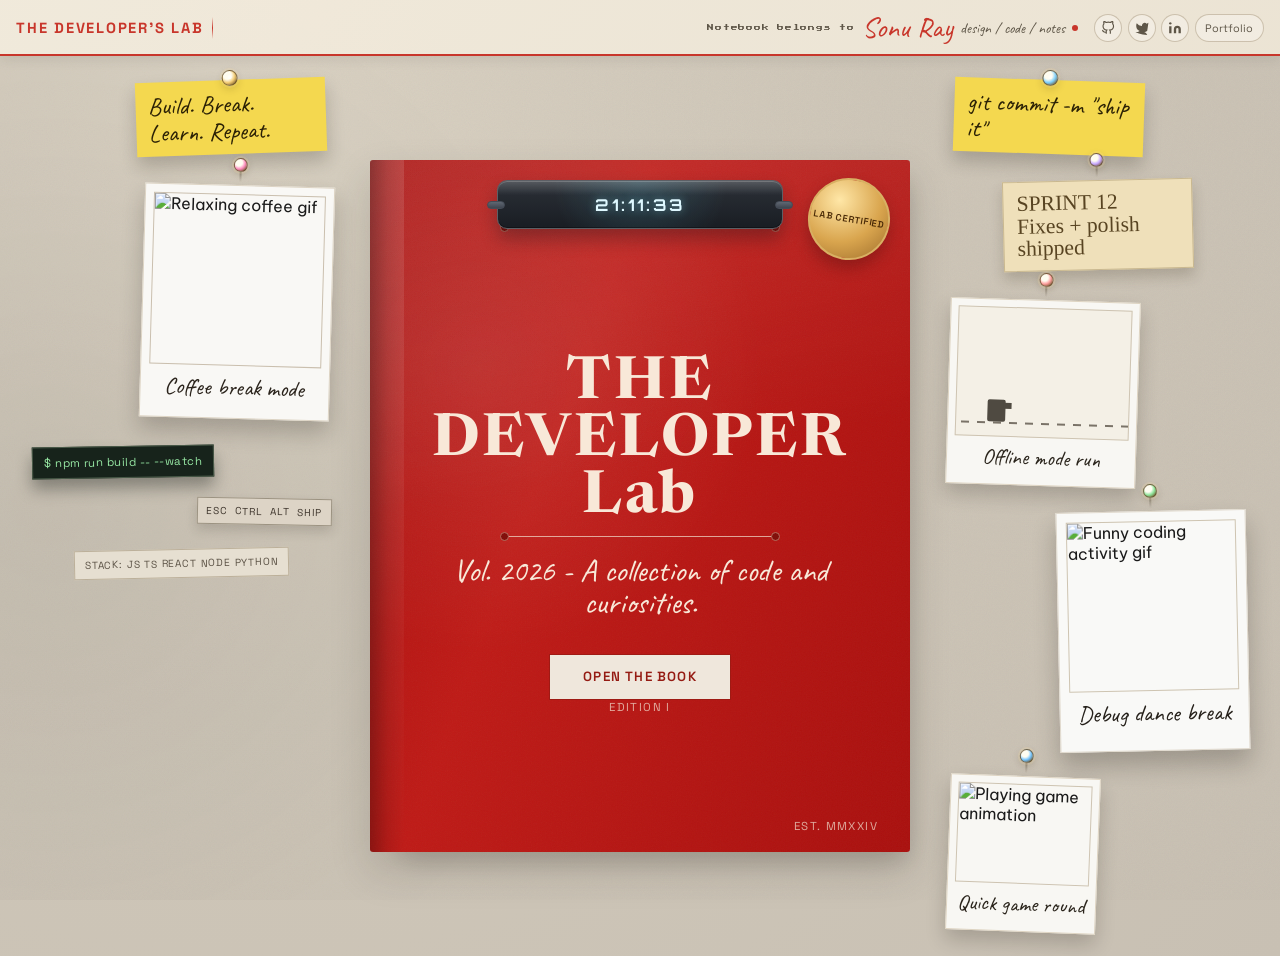
==== commit fe155d46: "feat: Revamp blog system with new navigation, styling, and archive integration" ====
--- a/journalist_narrative/blogs/index.html
+++ b/journalist_narrative/blogs/index.html
@@ -7,200 +7,12 @@
   <link rel="preconnect" href="https://fonts.googleapis.com">
   <link rel="preconnect" href="https://fonts.gstatic.com" crossorigin>
   <link href="https://fonts.googleapis.com/css2?family=Be+Vietnam+Pro:wght@400;500;600&family=Caveat:wght@400;600&family=Newsreader:opsz,wght@6..72,400;6..72,500;6..72,600;6..72,700&family=Orbitron:wght@500;700&family=Permanent+Marker&family=Press+Start+2P&family=Space+Grotesk:wght@400;500;600&display=swap" rel="stylesheet">
-  <link rel="stylesheet" href="../styles.css">
-  <link rel="stylesheet" href="blog-styles.css">
-  <style>
-    .blog-archive {
-      padding: 2rem;
-      max-width: 900px;
-      margin: 0 auto;
-    }
-
-    .blog-header {
-      text-align: center;
-      margin-bottom: 3rem;
-      padding-bottom: 2rem;
-      border-bottom: 2px solid var(--line);
-    }
-
-    .blog-header h1 {
-      font-size: 2.5rem;
-      margin: 0;
-      color: var(--ink);
-      font-family: "Newsreader", serif;
-    }
-
-    .blog-header p {
-      color: var(--ink-muted);
-      margin-top: 0.5rem;
-    }
-
-    .blog-grid {
-      display: grid;
-      grid-template-columns: repeat(auto-fill, minmax(280px, 1fr));
-      gap: 2rem;
-      margin-bottom: 3rem;
-    }
-
-    .blog-card {
-      background: var(--paper);
-      border: 2px solid var(--line);
-      padding: 1.5rem;
-      cursor: pointer;
-      transition: all 0.3s ease;
-      box-shadow: 0 4px 12px rgba(31, 25, 20, 0.1);
-      text-decoration: none;
-      display: block;
-      color: var(--ink);
-    }
-
-    .blog-card:hover {
-      transform: translateY(-4px);
-      box-shadow: var(--shadow);
-      border-color: var(--oxblood);
-    }
-
-    .blog-card-title {
-      font-size: 1.3rem;
-      font-weight: 600;
-      margin: 0 0 0.5rem 0;
-      font-family: "Newsreader", serif;
-    }
-
-    .blog-card-date {
-      font-size: 0.85rem;
-      color: var(--ink-muted);
-      margin-bottom: 1rem;
-    }
-
-    .blog-card-excerpt {
-      font-size: 0.95rem;
-      color: var(--ink-muted);
-      line-height: 1.5;
-      margin-bottom: 1rem;
-    }
-
-    .blog-card-tags {
-      display: flex;
-      flex-wrap: wrap;
-      gap: 0.5rem;
-    }
-
-    .blog-tag {
-      display: inline-block;
-      background: var(--note);
-      color: var(--ink);
-      padding: 0.25rem 0.75rem;
-      font-size: 0.75rem;
-      border-radius: 3px;
-      font-weight: 500;
-    }
-
-    .back-button {
-      display: inline-block;
-      margin-bottom: 2rem;
-      padding: 0.75rem 1.5rem;
-      background: var(--paper-soft);
-      border: 2px solid var(--line);
-      color: var(--ink);
-      text-decoration: none;
-      cursor: pointer;
-      font-weight: 500;
-      transition: all 0.3s ease;
-      font-family: inherit;
-      font-size: 1rem;
-    }
-
-    .back-button:hover {
-      background: var(--paper-dark);
-      border-color: var(--oxblood);
-    }
-
-    @media (max-width: 768px) {
-      .blog-grid {
-        grid-template-columns: 1fr;
-      }
-
-      .blog-header h1 {
-        font-size: 1.8rem;
-      }
-    }
-  </style>
+  <meta http-equiv="refresh" content="0; url=../index.html">
 </head>
 <body>
-  <div class="blog-archive">
-    <button class="back-button" data-back-to-main>← Back to Journal</button>
-    
-    <div class="blog-header">
-      <h1>Blog Archive</h1>
-      <p>A collection of my thoughts, experiments, and explorations</p>
-    </div>
-
-    <div class="blog-grid" id="blogGrid">
-      <!-- Blog cards will be dynamically inserted here -->
-    </div>
-  </div>
-
-  <script src="blog-cursor.js"></script>
+  <p>Redirecting to the journal archive...</p>
   <script>
-    // Blog data structure
-    const blogs = [
-      {
-        id: 'getting-started-web-dev',
-        title: 'Getting Started with Web Development',
-        date: 'March 15, 2026',
-        excerpt: 'An introductory guide to starting your journey in web development. Learn the fundamentals and best practices.',
-        tags: ['Web Dev', 'Tutorial', 'Beginner'],
-        author: 'The Developer'
-      },
-      {
-        id: 'javascript-async-await',
-        title: 'Mastering Async/Await in JavaScript',
-        date: 'March 10, 2026',
-        excerpt: 'Deep dive into asynchronous programming with async/await patterns, error handling, and real-world examples.',
-        tags: ['JavaScript', 'Programming', 'Advanced'],
-        author: 'The Developer'
-      },
-      {
-        id: 'css-animations-guide',
-        title: 'The Art of CSS Animations',
-        date: 'February 28, 2026',
-        excerpt: 'Learn how to create smooth and performant animations using CSS, transitions, and keyframes.',
-        tags: ['CSS', 'Design', 'Frontend'],
-        author: 'The Developer'
-      },
-      {
-        id: 'building-apis',
-        title: 'Building RESTful APIs',
-        date: 'February 15, 2026',
-        excerpt: 'Complete guide to designing and building RESTful APIs with proper structure and best practices.',
-        tags: ['API', 'Backend', 'Architecture'],
-        author: 'The Developer'
-      }
-    ];
-
-    // Initialize blog grid
-    function initializeBlogGrid() {
-      const blogGrid = document.getElementById('blogGrid');
-      blogGrid.innerHTML = blogs.map(blog => `
-        <a href="${blog.id}.html" class="blog-card" data-blog-id="${blog.id}">
-          <h3 class="blog-card-title">${blog.title}</h3>
-          <div class="blog-card-date">${blog.date}</div>
-          <p class="blog-card-excerpt">${blog.excerpt}</p>
-          <div class="blog-card-tags">
-            ${blog.tags.map(tag => `<span class="blog-tag">${tag}</span>`).join('')}
-          </div>
-        </a>
-      `).join('');
-    }
-
-    // Back button functionality
-    document.querySelector('[data-back-to-main]').addEventListener('click', () => {
-      window.location.href = '../index.html';
-    });
-
-    // Initialize on load
-    document.addEventListener('DOMContentLoaded', initializeBlogGrid);
+    window.location.replace('../index.html');
   </script>
 </body>
 </html>
